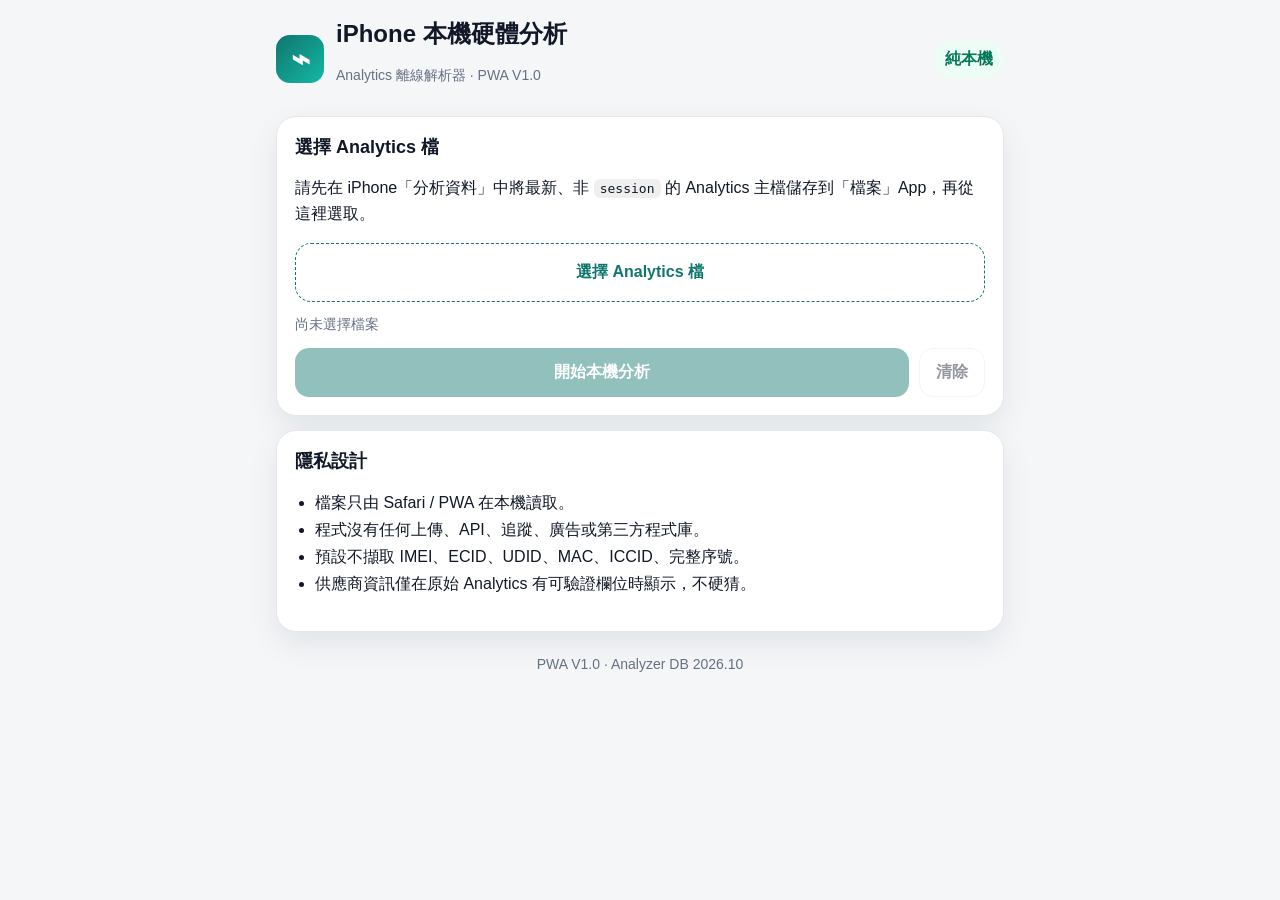
==== index.html @ 9a7ca001 "Add files via upload" ====
<!doctype html>
<html lang="zh-Hant">
<head>
  <meta charset="utf-8">
  <meta name="viewport" content="width=device-width,initial-scale=1,viewport-fit=cover">
  <meta name="theme-color" content="#0f172a">
  <meta name="apple-mobile-web-app-capable" content="yes">
  <meta name="apple-mobile-web-app-status-bar-style" content="black-translucent">
  <meta name="apple-mobile-web-app-title" content="iPhone硬體分析">
  <link rel="manifest" href="./manifest.webmanifest">
  <link rel="apple-touch-icon" href="./apple-touch-icon.png">
  <link rel="stylesheet" href="./styles.css">
  <meta name="referrer" content="no-referrer">
  <title>iPhone 本機硬體分析</title>
</head>
<body>
  <main class="app">
    <header class="hero">
      <div class="brand">
        <div class="logo">⌁</div>
        <div>
          <h1>iPhone 本機硬體分析</h1>
          <p>Analytics 離線解析器 · PWA V1.0</p>
        </div>
      </div>
      <span class="privacy-badge">純本機</span>
    </header>

    <section class="card intro">
      <h2>選擇 Analytics 檔</h2>
      <p>請先在 iPhone「分析資料」中將最新、非 <code>session</code> 的 Analytics 主檔儲存到「檔案」App，再從這裡選取。</p>
      <label class="file-button">
        <input id="fileInput" type="file" accept=".ips,.synced,.json,.txt,application/json,text/plain">
        選擇 Analytics 檔
      </label>
      <div id="fileMeta" class="meta">尚未選擇檔案</div>
      <div class="actions">
        <button id="analyzeBtn" class="primary" disabled>開始本機分析</button>
        <button id="resetBtn" class="secondary" disabled>清除</button>
      </div>
      <div id="progressWrap" class="progress-wrap hidden">
        <div class="progress"><div id="progressBar"></div></div>
        <div id="progressText" class="progress-text">準備中…</div>
      </div>
    </section>

    <section id="summaryCard" class="card hidden">
      <div class="section-title">
        <h2>分析結果</h2>
        <button id="exportBtn" class="secondary small">匯出文字報告</button>
      </div>
      <div id="summaryGrid" class="grid"></div>
    </section>

    <section id="rawCard" class="card hidden">
      <details>
        <summary>原始命中欄位</summary>
        <pre id="rawOutput"></pre>
      </details>
    </section>

    <section class="card privacy">
      <h2>隱私設計</h2>
      <ul>
        <li>檔案只由 Safari / PWA 在本機讀取。</li>
        <li>程式沒有任何上傳、API、追蹤、廣告或第三方程式庫。</li>
        <li>預設不擷取 IMEI、ECID、UDID、MAC、ICCID、完整序號。</li>
        <li>供應商資訊僅在原始 Analytics 有可驗證欄位時顯示，不硬猜。</li>
      </ul>
    </section>

    <footer>
      PWA V1.0 · Analyzer DB 2026.10
    </footer>
  </main>
  <script src="./app.js"></script>
</body>
</html>
---- styles.css ----
:root{
  color-scheme: light dark;
  --bg:#f4f6f8;
  --card:#ffffff;
  --text:#111827;
  --muted:#667085;
  --line:#e5e7eb;
  --accent:#0f766e;
  --accent2:#115e59;
  --chip:#ecfdf5;
  --chiptext:#047857;
  --warn:#b45309;
  --shadow:0 12px 30px rgba(15,23,42,.08);
}
@media (prefers-color-scheme: dark){
  :root{
    --bg:#0b1020;
    --card:#121a2a;
    --text:#f8fafc;
    --muted:#9ca3af;
    --line:#243044;
    --accent:#34d399;
    --accent2:#10b981;
    --chip:#0d2d27;
    --chiptext:#6ee7b7;
    --shadow:none;
  }
}
*{box-sizing:border-box}
html,body{margin:0;background:var(--bg);color:var(--text);font-family:-apple-system,BlinkMacSystemFont,"SF Pro Text","PingFang TC","Noto Sans TC",sans-serif}
body{min-height:100vh}
.app{max-width:760px;margin:0 auto;padding:calc(env(safe-area-inset-top) + 18px) 16px calc(env(safe-area-inset-bottom) + 28px)}
.hero{display:flex;align-items:center;justify-content:space-between;gap:12px;margin-bottom:16px}
.brand{display:flex;align-items:center;gap:12px}
.logo{width:48px;height:48px;border-radius:14px;background:linear-gradient(135deg,#0f766e,#14b8a6);display:grid;place-items:center;color:white;font-size:32px;font-weight:800}
h1{font-size:24px;margin:0 0 4px}
h2{font-size:18px;margin:0 0 12px}
p{line-height:1.6}
.hero p,.meta,.progress-text,footer{color:var(--muted);font-size:14px}
.privacy-badge{background:var(--chip);color:var(--chiptext);padding:8px 11px;border-radius:999px;font-weight:700;white-space:nowrap}
.card{background:var(--card);border:1px solid var(--line);border-radius:20px;padding:18px;margin:14px 0;box-shadow:var(--shadow)}
.file-button{display:block;border:1.5px dashed var(--accent);border-radius:16px;padding:18px;text-align:center;font-weight:800;color:var(--accent);cursor:pointer;margin:14px 0}
.file-button input{display:none}
.actions{display:flex;gap:10px;margin-top:14px}
button{border:0;border-radius:14px;padding:13px 16px;font-size:16px;font-weight:800;cursor:pointer}
button:disabled{opacity:.45;cursor:not-allowed}
.primary{background:var(--accent);color:white;flex:1}
.primary:active{background:var(--accent2)}
.secondary{background:transparent;color:var(--text);border:1px solid var(--line)}
.small{padding:9px 12px;font-size:14px}
.progress-wrap{margin-top:18px}
.progress{height:10px;background:var(--line);border-radius:99px;overflow:hidden}
#progressBar{height:100%;width:0;background:var(--accent);transition:width .18s ease}
.progress-text{margin-top:8px}
.hidden{display:none!important}
.section-title{display:flex;justify-content:space-between;align-items:center;gap:12px}
.grid{display:grid;grid-template-columns:repeat(2,minmax(0,1fr));gap:12px}
.result{border:1px solid var(--line);border-radius:16px;padding:14px;min-height:112px}
.result h3{font-size:14px;color:var(--muted);margin:0 0 8px}
.result .value{font-size:18px;font-weight:800;word-break:break-word}
.result .sub{font-size:13px;color:var(--muted);margin-top:7px;white-space:pre-wrap;word-break:break-word}
.result.warn .value{color:var(--warn)}
code{background:rgba(127,127,127,.12);padding:2px 6px;border-radius:6px}
details summary{font-weight:800;cursor:pointer}
pre{white-space:pre-wrap;word-break:break-word;background:rgba(127,127,127,.08);padding:12px;border-radius:12px;max-height:50vh;overflow:auto;font-size:12px;line-height:1.5}
.privacy ul{padding-left:20px;line-height:1.7}
footer{text-align:center;padding-top:10px}
@media (max-width:560px){
  .grid{grid-template-columns:1fr}
  .hero{align-items:flex-start}
  h1{font-size:21px}
}
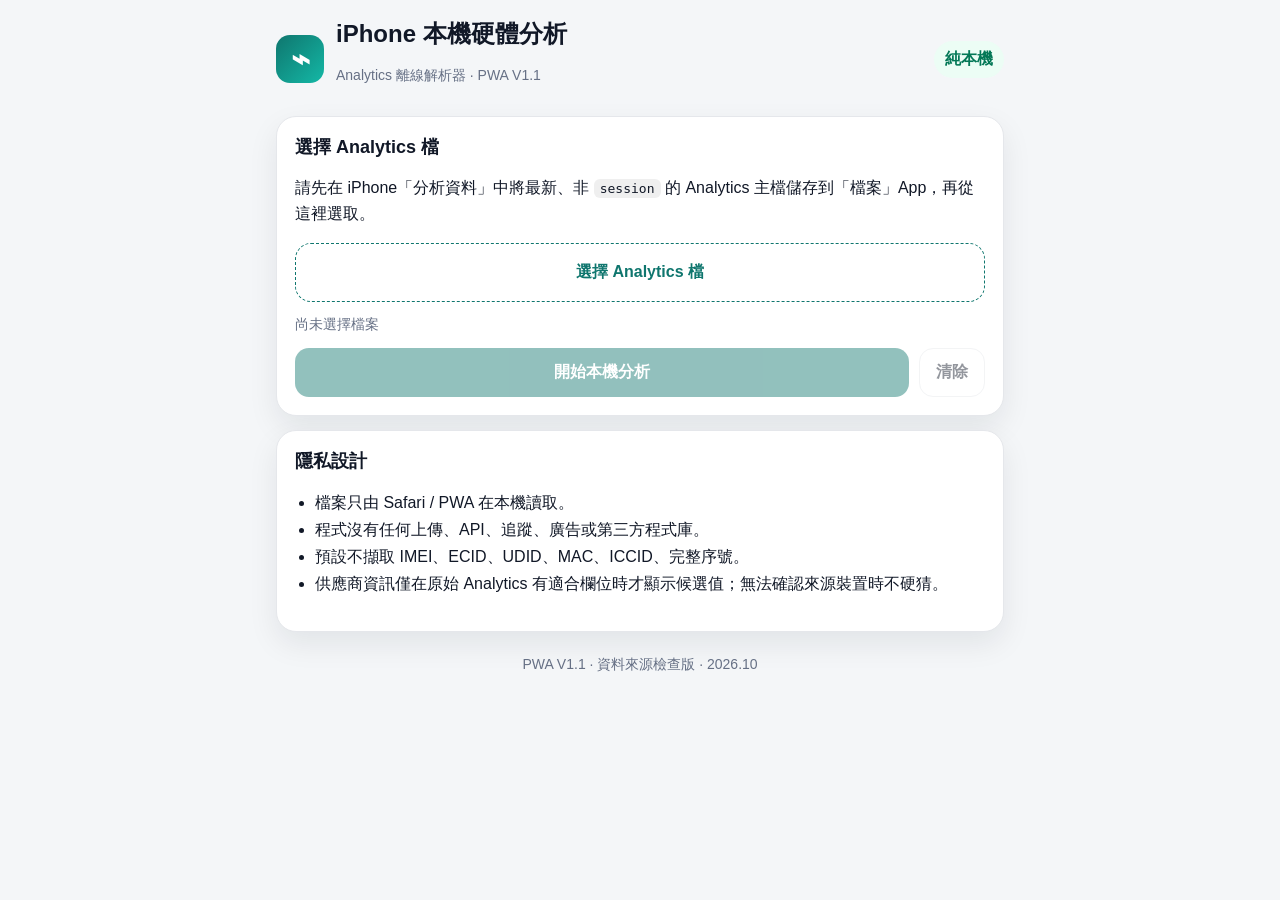
==== commit af03efac: "Add files via upload" ====
--- a/index.html
+++ b/index.html
@@ -11,6 +11,7 @@
   <link rel="apple-touch-icon" href="./apple-touch-icon.png">
   <link rel="stylesheet" href="./styles.css">
   <meta name="referrer" content="no-referrer">
+  <meta http-equiv="Content-Security-Policy" content="default-src 'self'; script-src 'self'; style-src 'self'; img-src 'self' data:; connect-src 'self'; object-src 'none'; base-uri 'self'; form-action 'none'">
   <title>iPhone 本機硬體分析</title>
 </head>
 <body>
@@ -20,7 +21,7 @@
         <div class="logo">⌁</div>
         <div>
           <h1>iPhone 本機硬體分析</h1>
-          <p>Analytics 離線解析器 · PWA V1.0</p>
+          <p>Analytics 離線解析器 · PWA V1.1</p>
         </div>
       </div>
       <span class="privacy-badge">純本機</span>
@@ -49,12 +50,13 @@
         <h2>分析結果</h2>
         <button id="exportBtn" class="secondary small">匯出文字報告</button>
       </div>
+      <div id="warningsOutput" class="warnings" aria-live="polite"></div>
       <div id="summaryGrid" class="grid"></div>
     </section>
 
     <section id="rawCard" class="card hidden">
       <details>
-        <summary>原始命中欄位</summary>
+        <summary>僅顯示允許的欄位和值（不顯示原始整行資料）</summary>
         <pre id="rawOutput"></pre>
       </details>
     </section>
@@ -65,14 +67,15 @@
         <li>檔案只由 Safari / PWA 在本機讀取。</li>
         <li>程式沒有任何上傳、API、追蹤、廣告或第三方程式庫。</li>
         <li>預設不擷取 IMEI、ECID、UDID、MAC、ICCID、完整序號。</li>
-        <li>供應商資訊僅在原始 Analytics 有可驗證欄位時顯示，不硬猜。</li>
+        <li>供應商資訊僅在原始 Analytics 有適合欄位時才顯示候選值；無法確認來源裝置時不硬猜。</li>
       </ul>
     </section>
 
     <footer>
-      PWA V1.0 · Analyzer DB 2026.10
+      PWA V1.1 · 資料來源檢查版 · 2026.10
     </footer>
   </main>
+  <script src="./analyzer-core.js"></script>
   <script src="./app.js"></script>
 </body>
 </html>
--- a/styles.css
+++ b/styles.css
@@ -71,3 +71,5 @@
   .hero{align-items:flex-start}
   h1{font-size:21px}
 }
+
+.warnings{font-size:13px;color:var(--warn);line-height:1.6;white-space:pre-wrap;padding:12px;border-radius:12px;background:rgba(180,83,9,.08);margin-bottom:14px}
